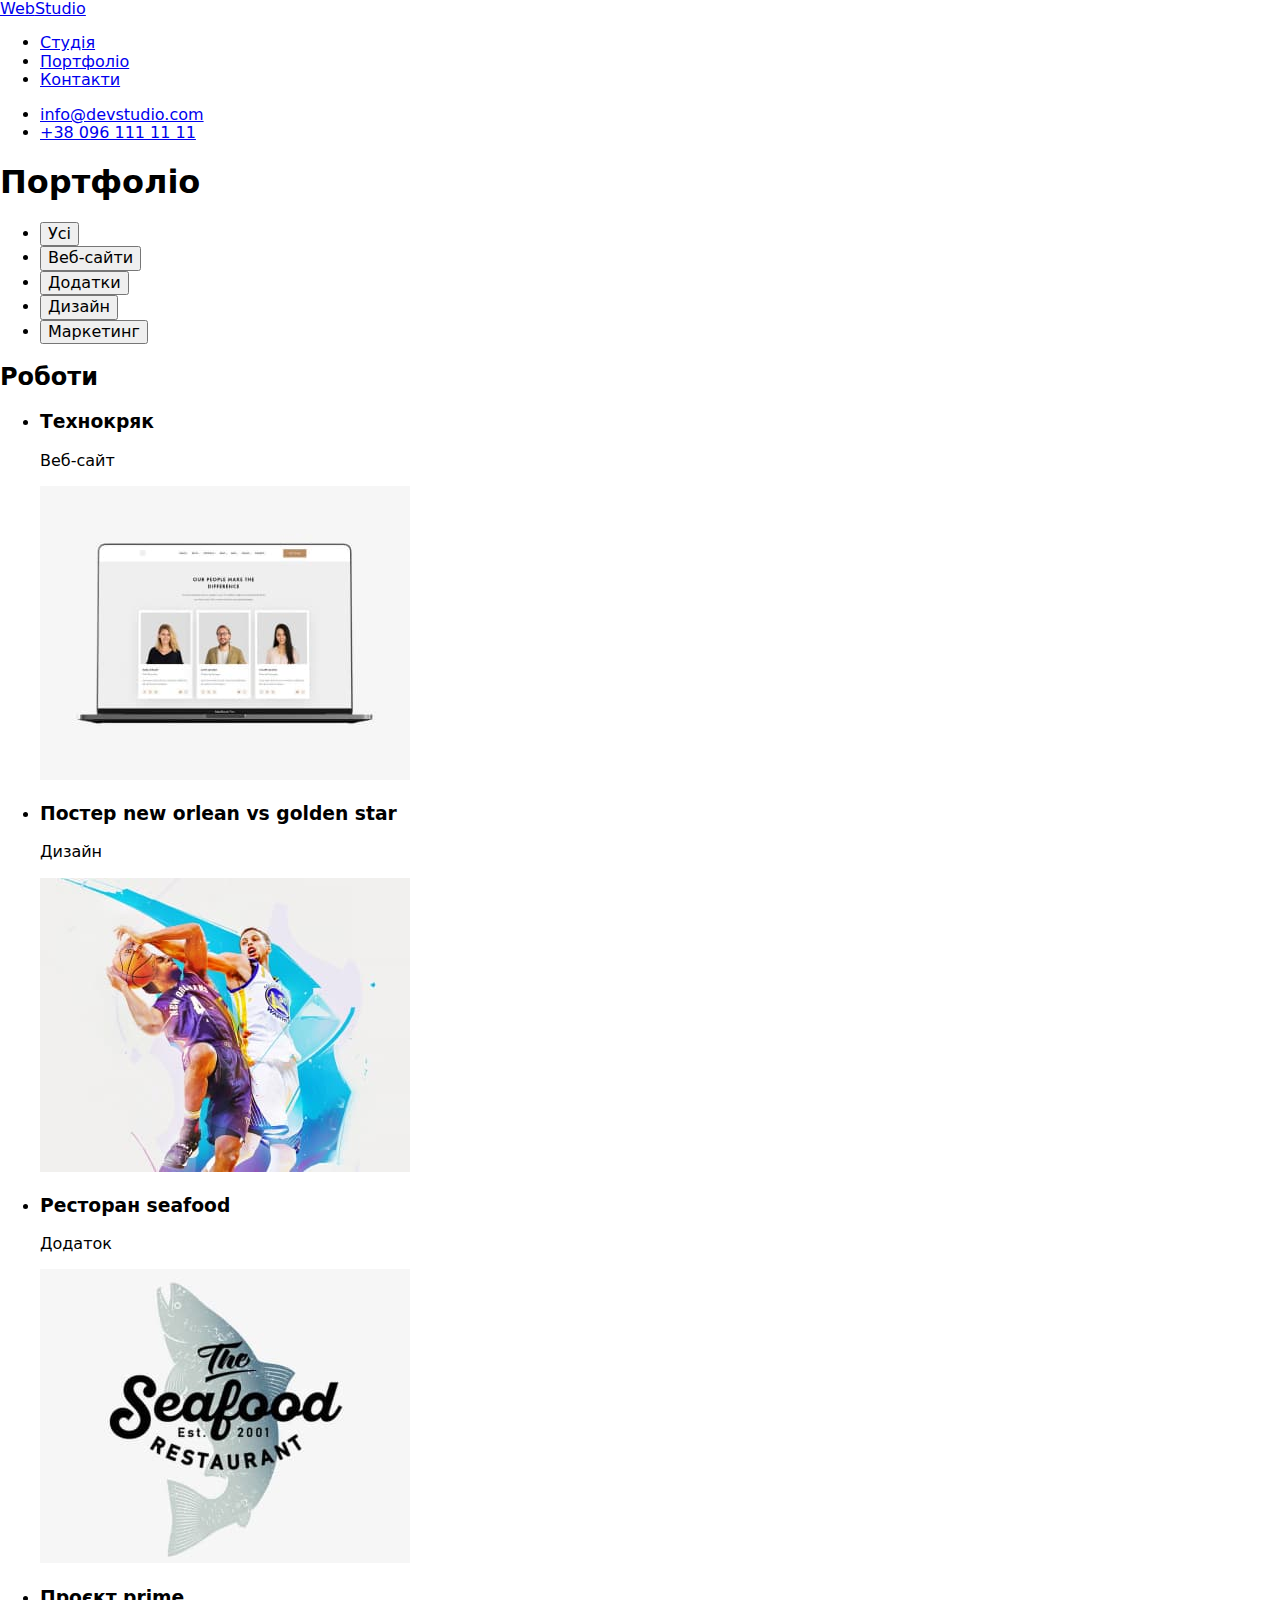
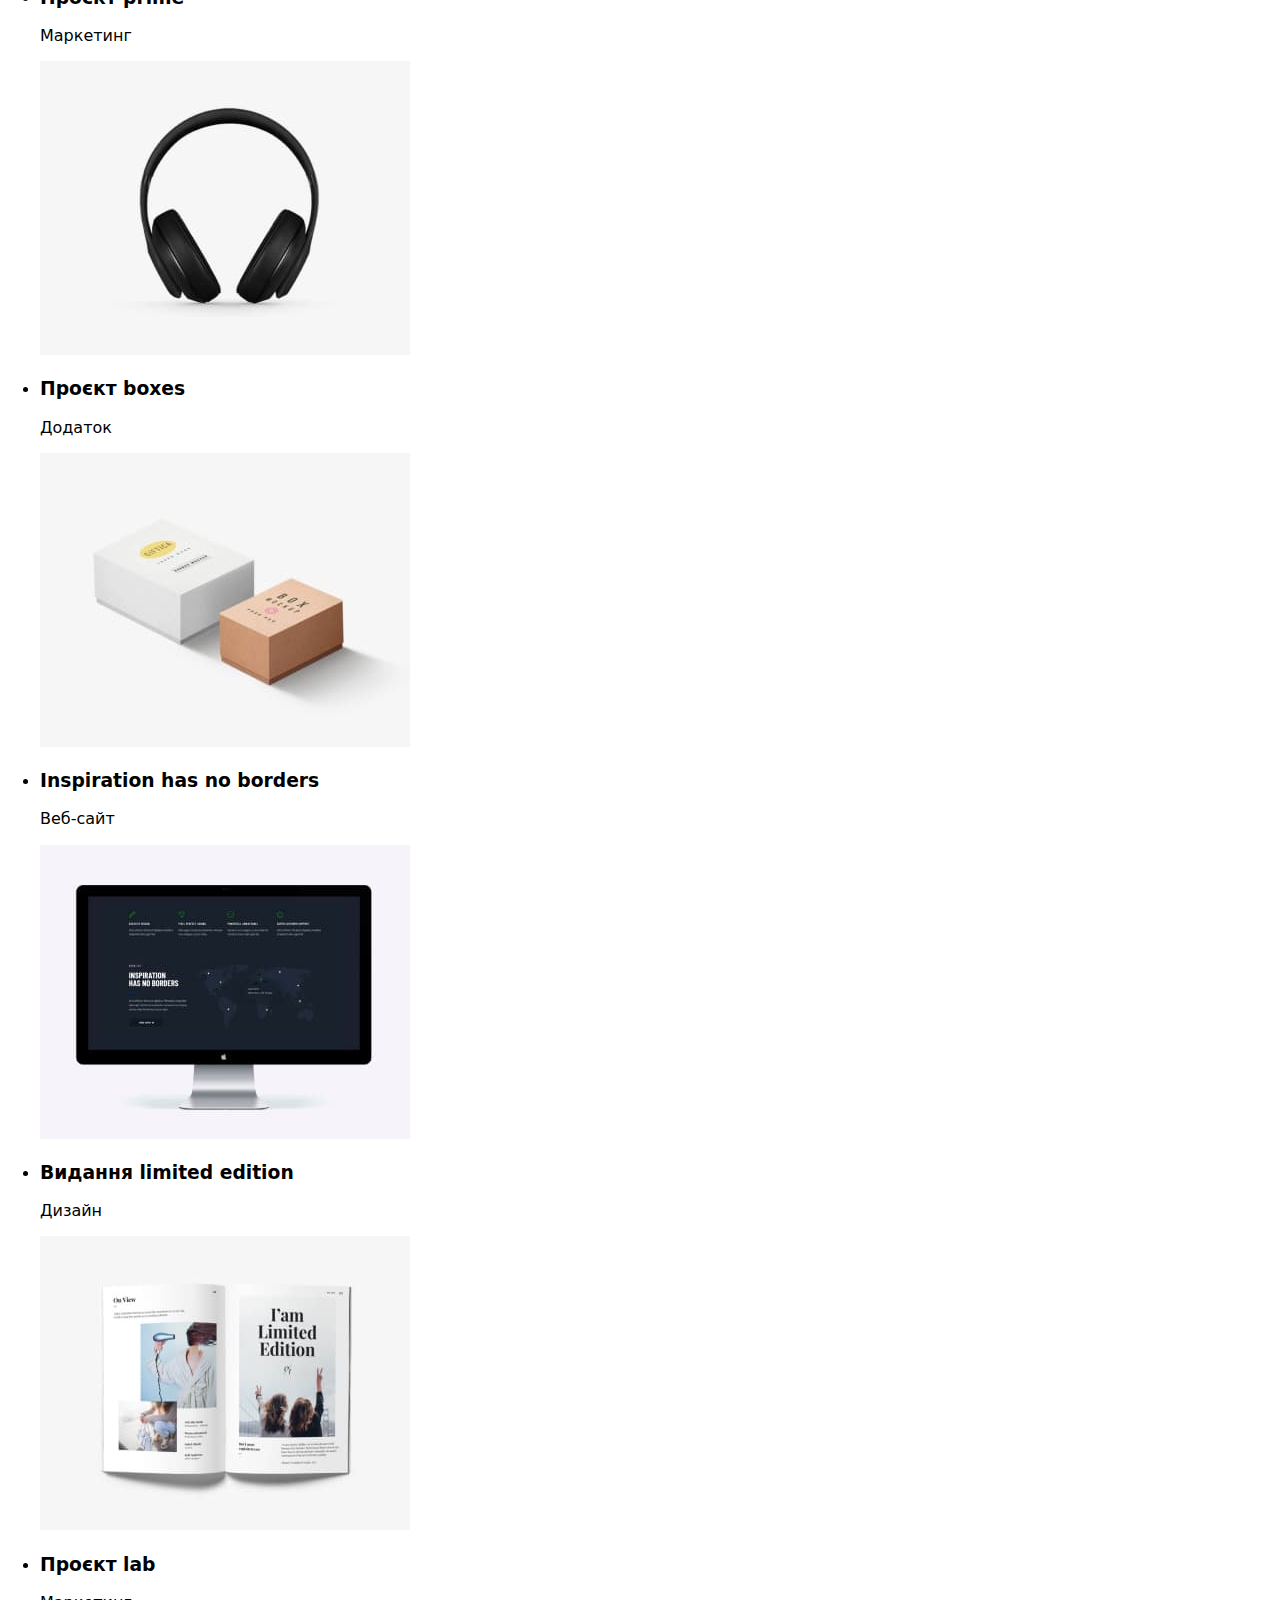
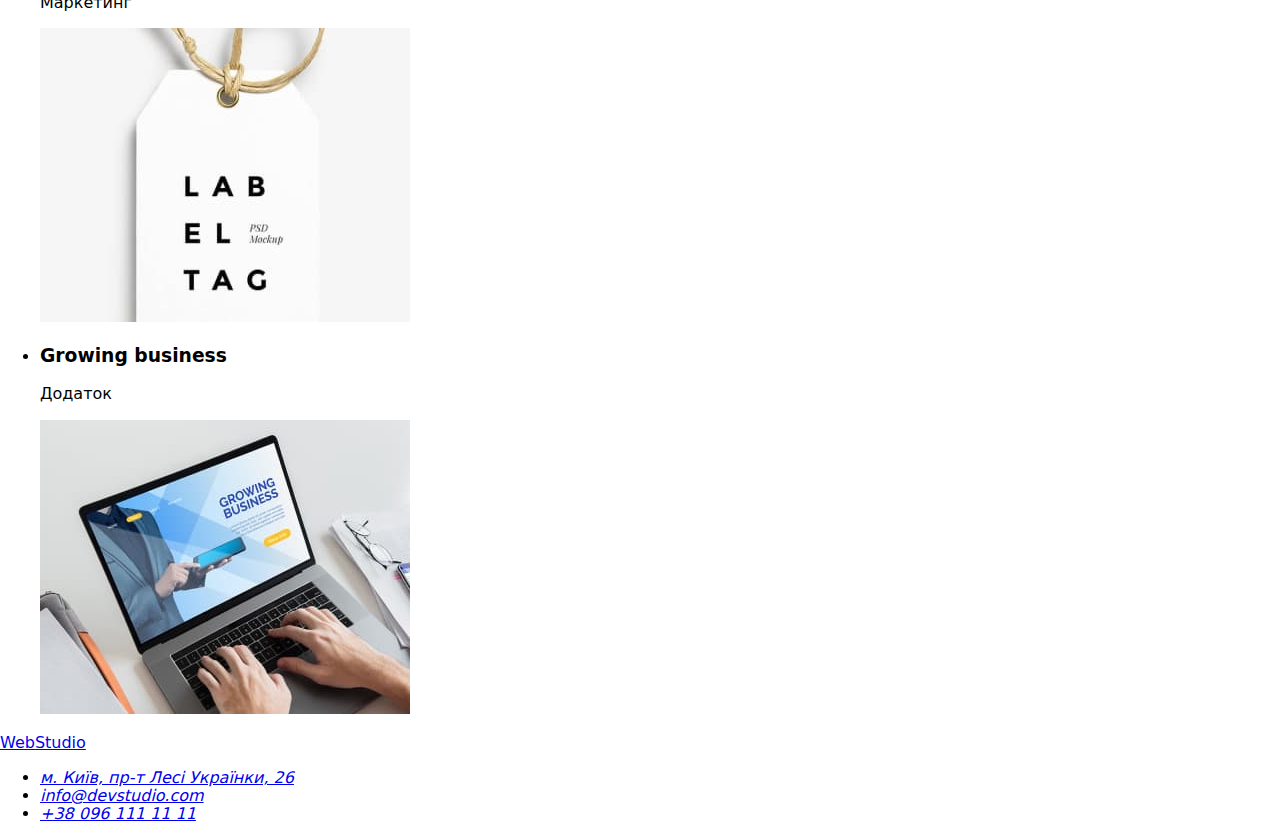
==== portfolio.html @ d516a8c3 "css" ====
<!DOCTYPE html>
<html lang="uk">
  <head>
    <meta charset="UTF-8" />
    <meta http-equiv="X-UA-Compatible" content="IE=edge" />
    <meta name="viewport" content="width=device-width, initial-scale=1.0" />
    <title>WebStudio</title>
    <link
      rel="stylesheet"
      href="https://cdnjs.cloudflare.com/ajax/libs/modern-normalize/1.1.0/modern-normalize.min.css"
    />
    <link rel="stylesheet" href="./css/styles.css" />
    <link rel="preconnect" href="https://fonts.googleapis.com" />
    <link rel="preconnect" href="https://fonts.gstatic.com" crossorigin />
    <link
      href="https://fonts.googleapis.com/css2?family=Raleway:wght@700&family=Roboto:wght@400;500;700;900&display=swap"
      rel="stylesheet"
    />
  </head>

  <body>
    <header>
      <div class="container main-nav">
        <nav class="main-nav">
          <a href="./index.html" class="logo"><span class="logo-text">Web</span>Studio</a>
          <ul class="site-nav list">
            <li class="nav">
              <a href="#" class="link">Студія</a>
            </li>
            <li class="nav">
              <a href="./index.html" class="link current">Портфоліо</a>
            </li>
            <li class="nav">
              <a href="#" class="link">Контакти</a>
            </li>
          </ul>
        </nav>
        <ul class="contacts list">
          <li class="contact">
            <a href="#" class="link-contacts">info@devstudio.com</a>
          </li>
          <li class="contact">
            <a href="#" class="link-contacts">+38 096 111 11 11</a>
          </li>
        </ul>
      </div>
    </header>
    <main>
      <section class="section">
        <div class="container">
          <h1 class="visually-hidden">Портфоліо</h1>
          <ul class="filter list">
            <li><button type="button" class="filter-button">Усі</button></li>
            <li><button type="button" class="filter-button">Веб-сайти</button></li>
            <li><button type="button" class="filter-button">Додатки</button></li>
            <li><button type="button" class="filter-button">Дизайн</button></li>
            <li><button type="button" class="filter-button">Маркетинг</button></li>
          </ul>
          <h2 class="visually-hidden">Роботи</h2>
          <ul class="products list">
            <li class="product-image">
              <h3 class="product-title">Технокряк</h3>
              <p class="product">Веб-сайт</p>
              <img
                src="./images/imgp1.jpg"
                alt="Ноут на екрані якого 3 анкети з фото"
                width="370"
              />
            </li>
            <li class="product-image">
              <h3 class="product-title">Постер new orlean vs golden star</h3>
              <p class="product">Дизайн</p>
              <img src="./images/imgp2.jpg" alt="Чоловіки грають в баскетбол" width="370" />
            </li>
            <li class="product-image">
              <h3 class="product-title">Ресторан seafood</h3>
              <p class="product">Додаток</p>
              <img src="./images/imgp3.jpg" alt="Картинка з рибою" width="370" />
            </li>
            <li class="product-image">
              <h3 class="product-title">Проєкт prime</h3>
              <p class="product">Маркетинг</p>
              <img src="./images/imgp4.jpg" alt="Наушники" width="370" />
            </li>
            <li class="product-image">
              <h3 class="product-title">Проєкт boxes</h3>
              <p class="product">Додаток</p>
              <img src="./images/imgp5.jpg" alt="Дві коробки різного кольору" width="370" />
            </li>
            <li class="product-image">
              <h3 class="product-title">Inspiration has no borders</h3>
              <p class="product">Веб-сайт</p>
              <img src="./images/imgp6.jpg" alt="Монітор з зображенням карти світу" width="370" />
            </li>
            <li class="product-image">
              <h3 class="product-title">Видання limited edition</h3>
              <p class="product">Дизайн</p>
              <img src="./images/imgp7.jpg" alt="Відкрита книга з картинками" width="370" />
            </li>
            <li class="product-image">
              <h3 class="product-title">Проєкт lab</h3>
              <p class="product">Маркетинг</p>
              <img src="./images/imgp8.jpg" alt="Бейжик з написом та стрічкою" width="370" />
            </li>
            <li class="product-image">
              <h3 class="product-title">Growing business</h3>
              <p class="product">Додаток</p>
              <img src="./images/imgp9.jpg" alt="Чоловік друкує на ноутбуці" width="370" />
            </li>
          </ul>
        </div>
      </section>
    </main>
    <footer class="footer">
      <div class="container">
        <a href="./idex.html " class="logo-footer"><span class="logo-text">Web</span>Studio</a>
        <address>
          <ul class="link-items list">
            <li class="link-adress">
              <a
                href="https://goo.gl/maps/CPtrU1FHBa2aNyZL9"
                target="_blank"
                rel="noopener noreferrer nofollow"
                class="link-adress"
                >м. Київ, пр-т Лесі Українки, 26</a
              >
            </li>
            <li class="link-item">
              <a href="#" class="link-item">info@devstudio.com</a>
            </li>
            <li class="link-item">
              <a href="#" class="link-item">+38 096 111 11 11</a>
            </li>
          </ul>
        </address>
      </div>
    </footer>
  </body>
</html>
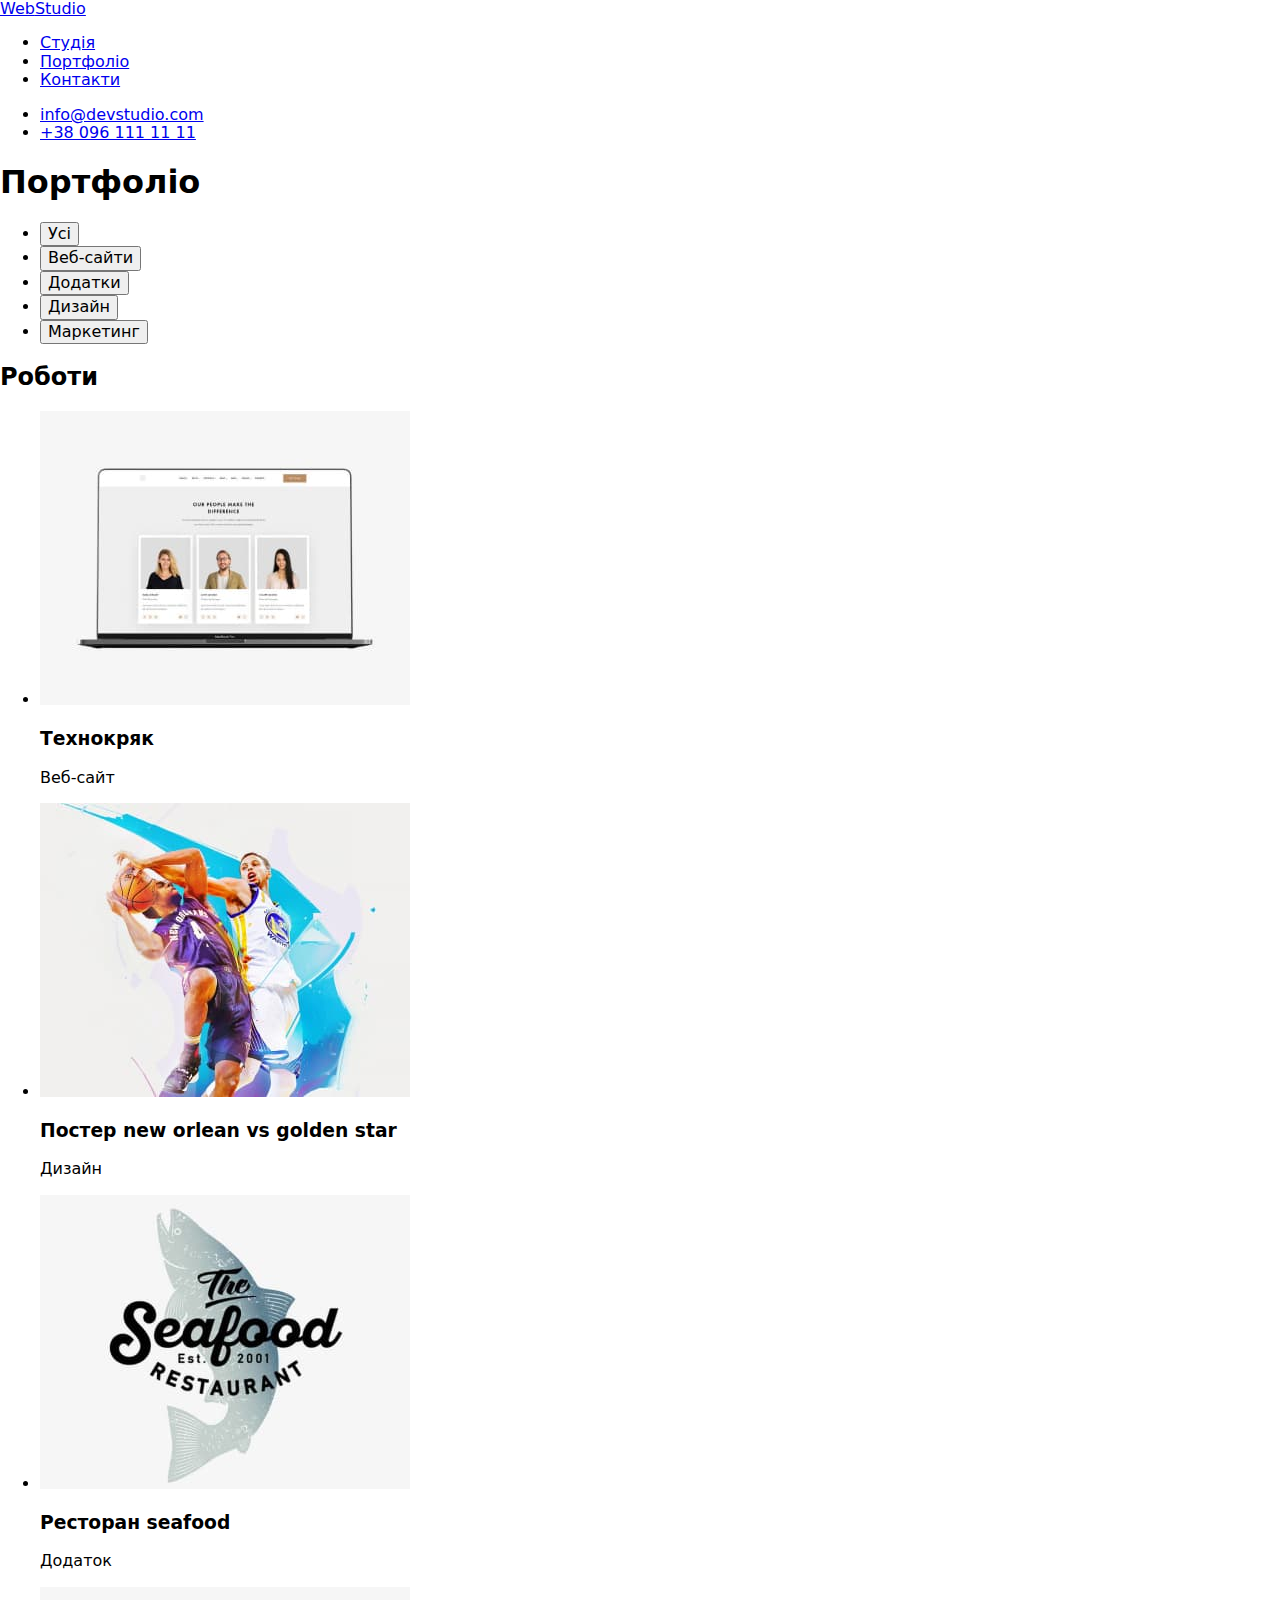
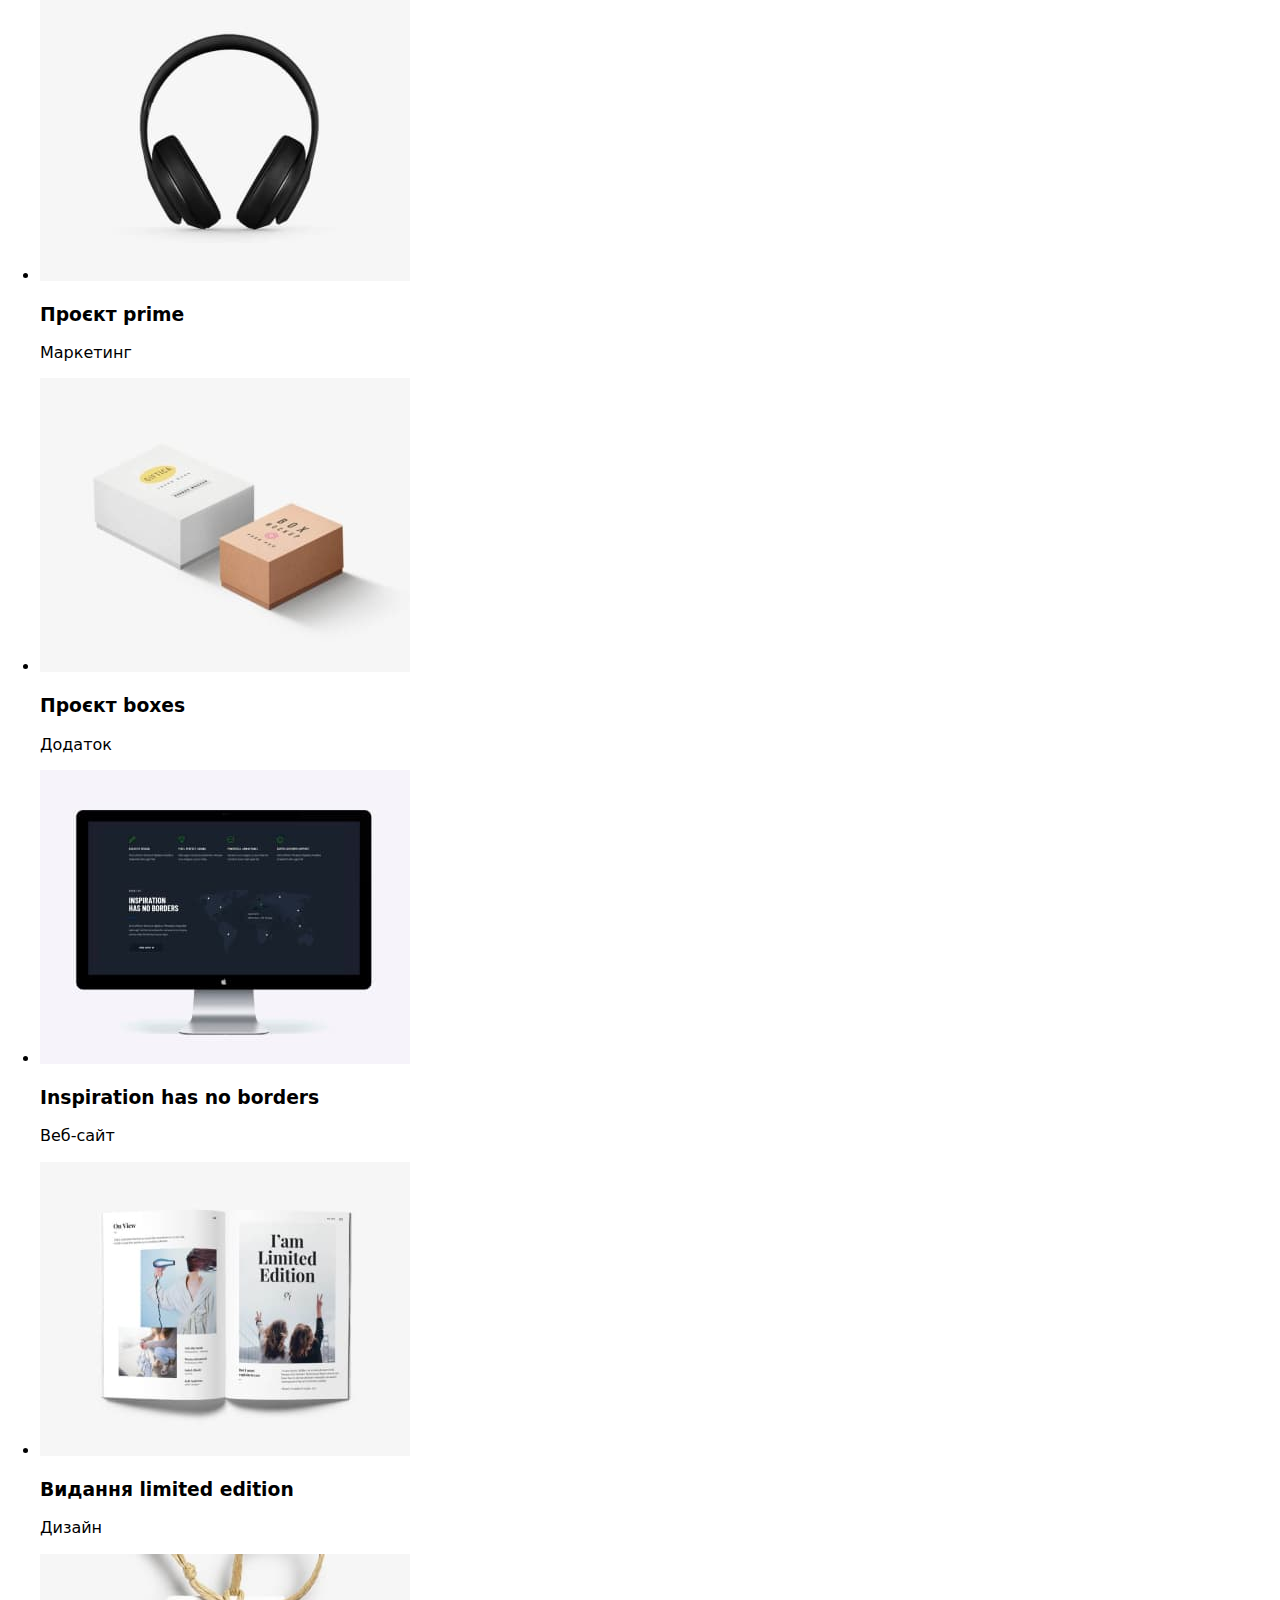
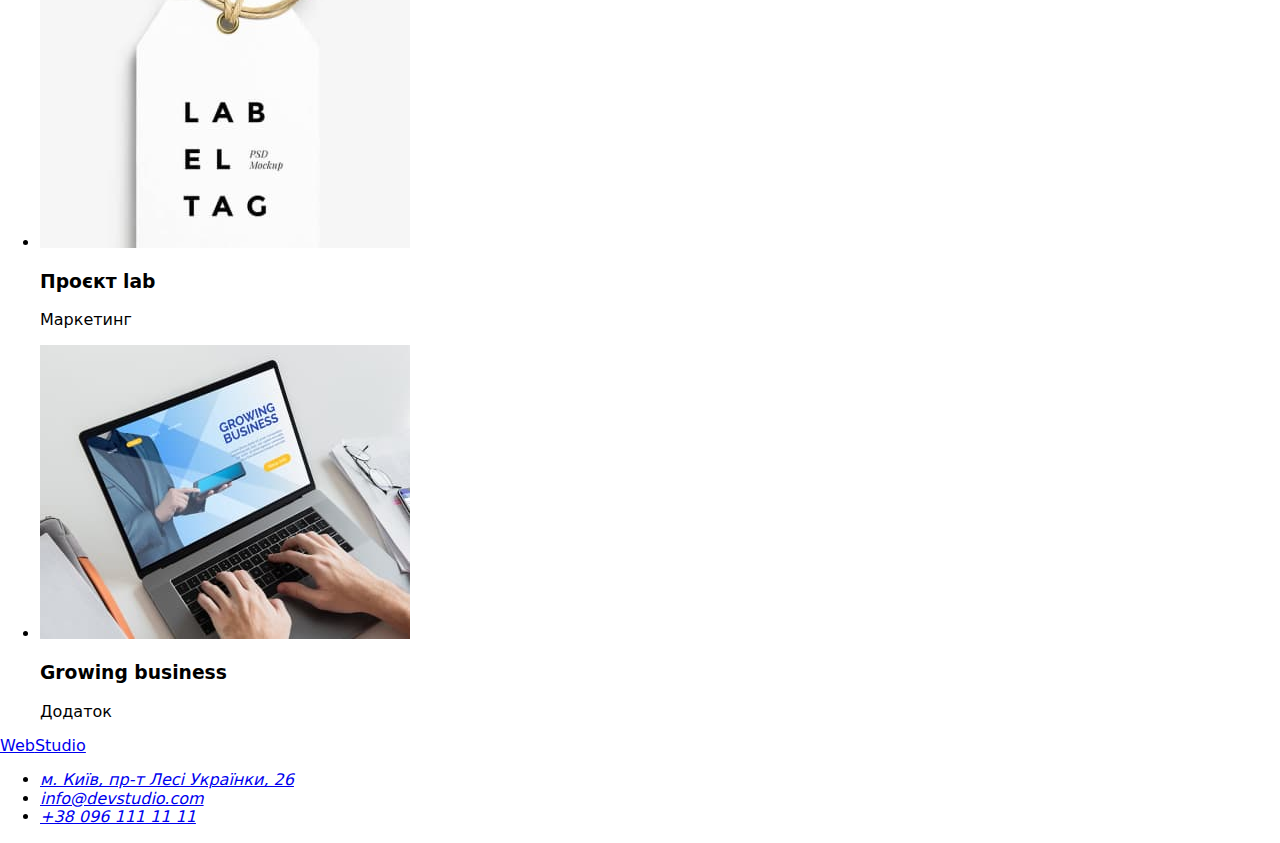
==== commit b379a8e9: "portfolio bottom" ====
--- a/portfolio.html
+++ b/portfolio.html
@@ -50,62 +50,68 @@
         <div class="container">
           <h1 class="visually-hidden">Портфоліо</h1>
           <ul class="filter list">
-            <li><button type="button" class="filter-button">Усі</button></li>
-            <li><button type="button" class="filter-button">Веб-сайти</button></li>
-            <li><button type="button" class="filter-button">Додатки</button></li>
-            <li><button type="button" class="filter-button">Дизайн</button></li>
-            <li><button type="button" class="filter-button">Маркетинг</button></li>
+            <li class="filter-item"><button type="button" class="filter-button">Усі</button></li>
+            <li class="filter-item">
+              <button type="button" class="filter-button">Веб-сайти</button>
+            </li>
+            <li class="filter-item">
+              <button type="button" class="filter-button">Додатки</button>
+            </li>
+            <li class="filter-item"><button type="button" class="filter-button">Дизайн</button></li>
+            <li class="filter-item">
+              <button type="button" class="filter-button">Маркетинг</button>
+            </li>
           </ul>
           <h2 class="visually-hidden">Роботи</h2>
           <ul class="products list">
             <li class="product-image">
-              <h3 class="product-title">Технокряк</h3>
-              <p class="product">Веб-сайт</p>
               <img
                 src="./images/imgp1.jpg"
                 alt="Ноут на екрані якого 3 анкети з фото"
                 width="370"
               />
+              <h3 class="product-title">Технокряк</h3>
+              <p class="product">Веб-сайт</p>
             </li>
             <li class="product-image">
+              <img src="./images/imgp2.jpg" alt="Чоловіки грають в баскетбол" width="370" />
               <h3 class="product-title">Постер new orlean vs golden star</h3>
               <p class="product">Дизайн</p>
-              <img src="./images/imgp2.jpg" alt="Чоловіки грають в баскетбол" width="370" />
             </li>
             <li class="product-image">
+              <img src="./images/imgp3.jpg" alt="Картинка з рибою" width="370" />
               <h3 class="product-title">Ресторан seafood</h3>
               <p class="product">Додаток</p>
-              <img src="./images/imgp3.jpg" alt="Картинка з рибою" width="370" />
             </li>
             <li class="product-image">
+              <img src="./images/imgp4.jpg" alt="Наушники" width="370" />
               <h3 class="product-title">Проєкт prime</h3>
               <p class="product">Маркетинг</p>
-              <img src="./images/imgp4.jpg" alt="Наушники" width="370" />
             </li>
             <li class="product-image">
+              <img src="./images/imgp5.jpg" alt="Дві коробки різного кольору" width="370" />
               <h3 class="product-title">Проєкт boxes</h3>
               <p class="product">Додаток</p>
-              <img src="./images/imgp5.jpg" alt="Дві коробки різного кольору" width="370" />
             </li>
             <li class="product-image">
+              <img src="./images/imgp6.jpg" alt="Монітор з зображенням карти світу" width="370" />
               <h3 class="product-title">Inspiration has no borders</h3>
               <p class="product">Веб-сайт</p>
-              <img src="./images/imgp6.jpg" alt="Монітор з зображенням карти світу" width="370" />
             </li>
             <li class="product-image">
+              <img src="./images/imgp7.jpg" alt="Відкрита книга з картинками" width="370" />
               <h3 class="product-title">Видання limited edition</h3>
               <p class="product">Дизайн</p>
-              <img src="./images/imgp7.jpg" alt="Відкрита книга з картинками" width="370" />
             </li>
             <li class="product-image">
+              <img src="./images/imgp8.jpg" alt="Бейжик з написом та стрічкою" width="370" />
               <h3 class="product-title">Проєкт lab</h3>
               <p class="product">Маркетинг</p>
-              <img src="./images/imgp8.jpg" alt="Бейжик з написом та стрічкою" width="370" />
             </li>
             <li class="product-image">
+              <img src="./images/imgp9.jpg" alt="Чоловік друкує на ноутбуці" width="370" />
               <h3 class="product-title">Growing business</h3>
               <p class="product">Додаток</p>
-              <img src="./images/imgp9.jpg" alt="Чоловік друкує на ноутбуці" width="370" />
             </li>
           </ul>
         </div>
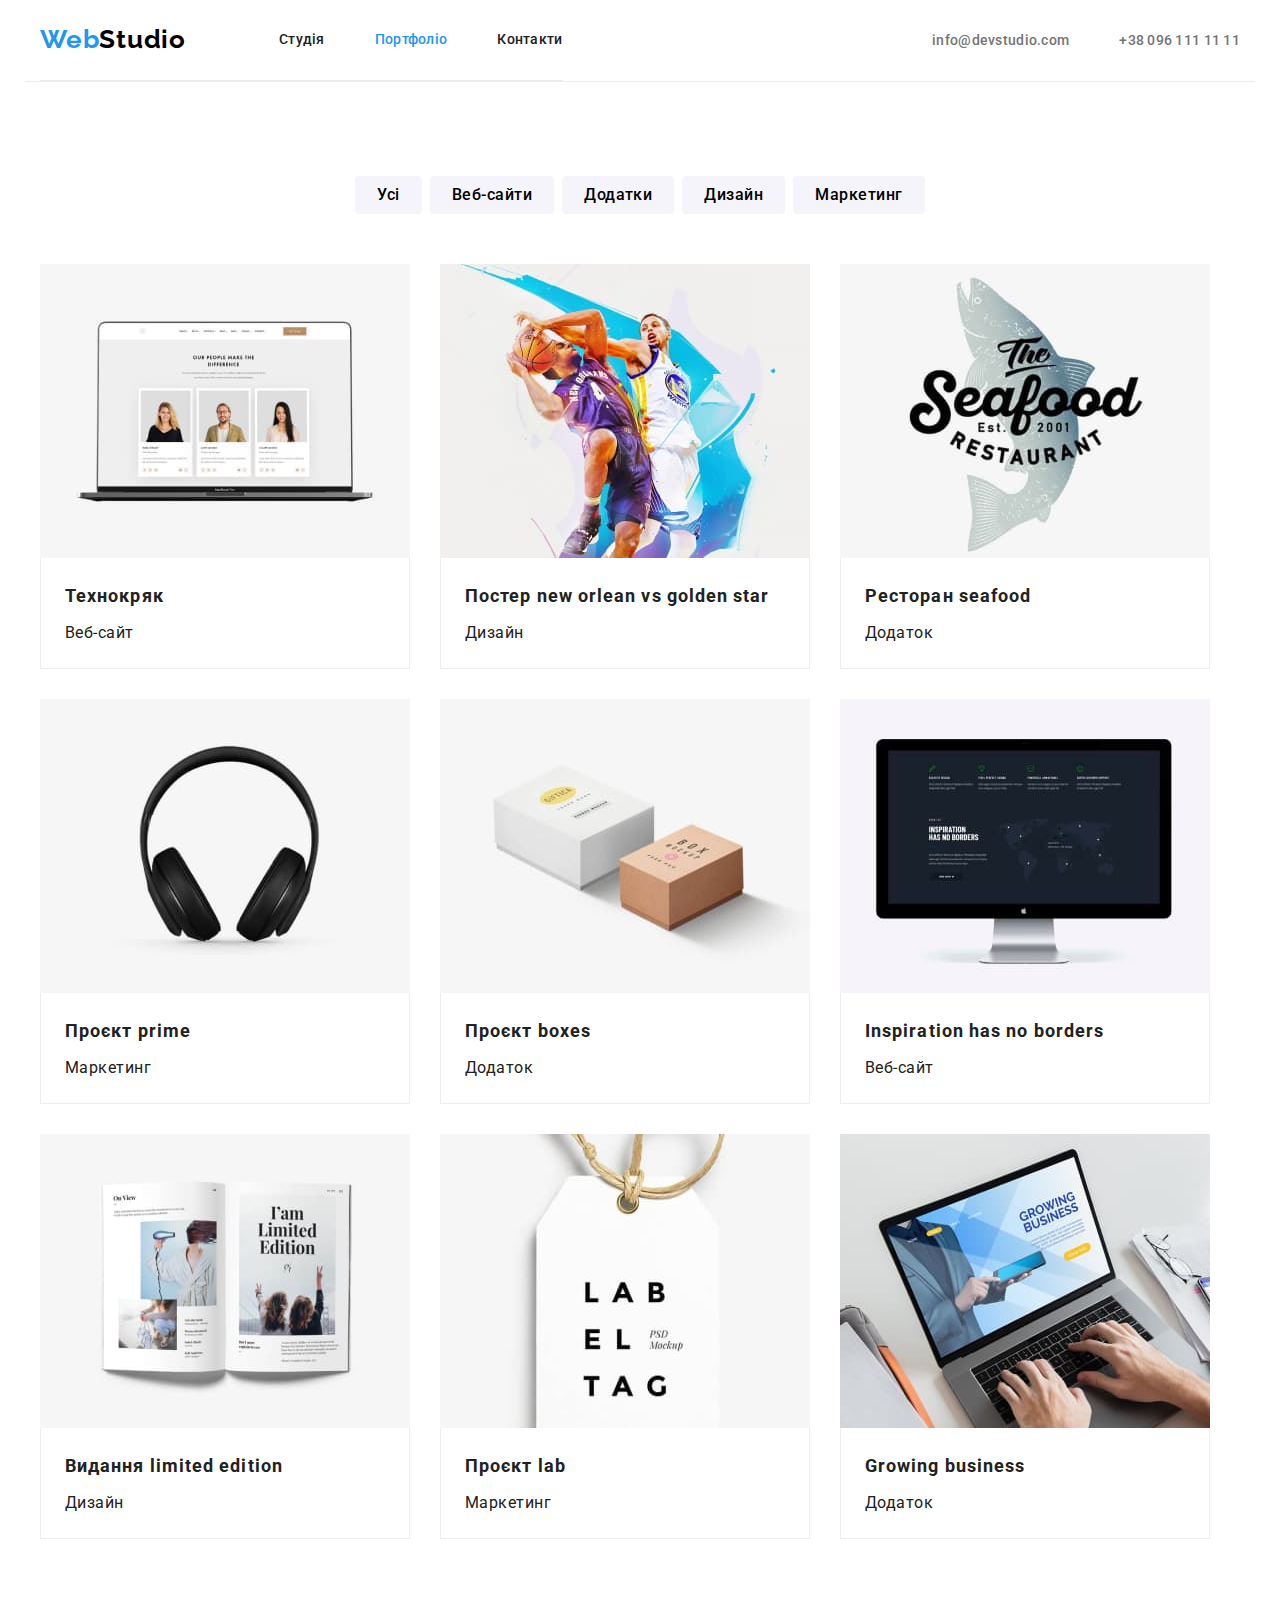
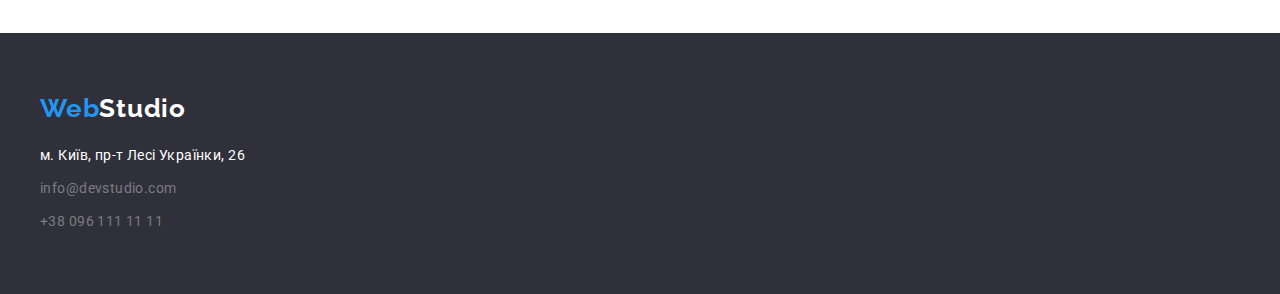
==== commit 7dad9f8c: "підключено стилі" ====
--- a/portfolio.html
+++ b/portfolio.html
@@ -9,7 +9,7 @@
       rel="stylesheet"
       href="https://cdnjs.cloudflare.com/ajax/libs/modern-normalize/1.1.0/modern-normalize.min.css"
     />
-    <link rel="stylesheet" href="./css/styles.css" />
+    <link rel="stylesheet" href="./css/Styles.css" />
     <link rel="preconnect" href="https://fonts.googleapis.com" />
     <link rel="preconnect" href="https://fonts.gstatic.com" crossorigin />
     <link
@@ -47,8 +47,8 @@
     </header>
     <main>
       <section class="section">
+        <h1 class="visually-hidden">Портфоліо</h1>
         <div class="container">
-          <h1 class="visually-hidden">Портфоліо</h1>
           <ul class="filter list">
             <li class="filter-item"><button type="button" class="filter-button">Усі</button></li>
             <li class="filter-item">
@@ -63,6 +63,7 @@
             </li>
           </ul>
           <h2 class="visually-hidden">Роботи</h2>
+
           <ul class="products list">
             <li class="product-image">
               <img
@@ -70,48 +71,66 @@
                 alt="Ноут на екрані якого 3 анкети з фото"
                 width="370"
               />
-              <h3 class="product-title">Технокряк</h3>
-              <p class="product">Веб-сайт</p>
+              <div class="box">
+                <h3 class="product-title">Технокряк</h3>
+                <p class="product">Веб-сайт</p>
+              </div>
             </li>
             <li class="product-image">
               <img src="./images/imgp2.jpg" alt="Чоловіки грають в баскетбол" width="370" />
-              <h3 class="product-title">Постер new orlean vs golden star</h3>
-              <p class="product">Дизайн</p>
+              <div class="box">
+                <h3 class="product-title">Постер new orlean vs golden star</h3>
+                <p class="product">Дизайн</p>
+              </div>
             </li>
             <li class="product-image">
               <img src="./images/imgp3.jpg" alt="Картинка з рибою" width="370" />
-              <h3 class="product-title">Ресторан seafood</h3>
-              <p class="product">Додаток</p>
+              <div class="box">
+                <h3 class="product-title">Ресторан seafood</h3>
+                <p class="product">Додаток</p>
+              </div>
             </li>
             <li class="product-image">
               <img src="./images/imgp4.jpg" alt="Наушники" width="370" />
-              <h3 class="product-title">Проєкт prime</h3>
-              <p class="product">Маркетинг</p>
+              <div class="box">
+                <h3 class="product-title">Проєкт prime</h3>
+                <p class="product">Маркетинг</p>
+              </div>
             </li>
             <li class="product-image">
               <img src="./images/imgp5.jpg" alt="Дві коробки різного кольору" width="370" />
-              <h3 class="product-title">Проєкт boxes</h3>
-              <p class="product">Додаток</p>
+              <div class="box">
+                <h3 class="product-title">Проєкт boxes</h3>
+                <p class="product">Додаток</p>
+              </div>
             </li>
             <li class="product-image">
               <img src="./images/imgp6.jpg" alt="Монітор з зображенням карти світу" width="370" />
-              <h3 class="product-title">Inspiration has no borders</h3>
-              <p class="product">Веб-сайт</p>
+              <div class="box">
+                <h3 class="product-title">Inspiration has no borders</h3>
+                <p class="product">Веб-сайт</p>
+              </div>
             </li>
             <li class="product-image">
               <img src="./images/imgp7.jpg" alt="Відкрита книга з картинками" width="370" />
-              <h3 class="product-title">Видання limited edition</h3>
-              <p class="product">Дизайн</p>
+              <div class="box">
+                <h3 class="product-title">Видання limited edition</h3>
+                <p class="product">Дизайн</p>
+              </div>
             </li>
             <li class="product-image">
               <img src="./images/imgp8.jpg" alt="Бейжик з написом та стрічкою" width="370" />
-              <h3 class="product-title">Проєкт lab</h3>
-              <p class="product">Маркетинг</p>
+              <div class="box">
+                <h3 class="product-title">Проєкт lab</h3>
+                <p class="product">Маркетинг</p>
+              </div>
             </li>
             <li class="product-image">
               <img src="./images/imgp9.jpg" alt="Чоловік друкує на ноутбуці" width="370" />
-              <h3 class="product-title">Growing business</h3>
-              <p class="product">Додаток</p>
+              <div class="box">
+                <h3 class="product-title">Growing business</h3>
+                <p class="product">Додаток</p>
+              </div>
             </li>
           </ul>
         </div>
@@ -119,7 +138,7 @@
     </main>
     <footer class="footer">
       <div class="container">
-        <a href="./idex.html " class="logo-footer"><span class="logo-text">Web</span>Studio</a>
+        <a href="./index.html" class="logo-footer"><span class="logo-web">Web</span>Studio</a>
         <address>
           <ul class="link-items list">
             <li class="link-adress">
@@ -131,10 +150,10 @@
                 >м. Київ, пр-т Лесі Українки, 26</a
               >
             </li>
-            <li class="link-item">
+            <li class="link-name">
               <a href="#" class="link-item">info@devstudio.com</a>
             </li>
-            <li class="link-item">
+            <li class="link-name">
               <a href="#" class="link-item">+38 096 111 11 11</a>
             </li>
           </ul>
--- a/css/Styles.css
+++ b/css/Styles.css
@@ -0,0 +1,425 @@
+body {
+   background-color: var(--primary-white-color);
+   color: var(--primary-text-color);
+   font-family: "Roboto", "Raleway", "Oleo Script", sans-serif; 
+}
+
+h1,
+h2,
+h3,
+h4,
+h5,
+h6,
+p,
+ul {
+    padding: 0;
+    margin: 0;
+}
+
+img {
+    display: block;
+    max-width: 100%;
+    height: auto;
+}
+
+.list{
+   list-style: none;  
+}
+
+/* колір основного тексту #212121 */
+
+/* вторичний колір тексту #757575 */
+
+/* колір тексту логотипу #FFFFFF */
+
+/* чорний логотип хедер #000000 */
+
+/* колір тексту #FFFFFF 60%  */
+
+/* акцент #2196F3 */
+
+/* вторичний колір фона  #F5F4FA */
+
+/* колір фону героя та футера #2F303A */
+
+/* колір фона хедера #ECECEC */
+
+:root {
+    --primary-text-color: #212121;
+    --secondary-text-color: #000;
+    --title-text-color: #757575;
+    --footer-text-color:#FFFFFF60;
+    --accent-color: #2196F3;
+    --primary-white-color: #FFF;
+    --secondary-fon-color: #F5F4FA;
+    --section-fon-color: #2F303A;
+    --button-hover-color: #2196F350;
+    }
+
+.container {
+    width: 1230px;
+    padding-left: 15px;
+    padding-right: 15px;
+    margin-left: auto;
+    margin-right: auto;
+}
+
+.section {
+    padding: 94px 0;
+}
+
+.main-nav {
+    display: flex;
+    align-items: center;
+    justify-content: center;
+    border-bottom: 1px solid #ECECEC;
+    }
+.logo {
+    color: var(--secondary-text-color);
+    font-family: 'Raleway';
+    font-weight: 700;
+    font-size: 26px;
+    line-height: 1.19;
+    text-decoration: none;
+    letter-spacing: 0.03em;
+    padding: 24px 0px 25px 0px;
+}
+
+.logo-text {
+    display: inline-block;
+    color: var(--accent-color);
+       }
+
+          
+/* site-nav */
+.link {
+    display: block;
+    padding-top: 32px;
+    padding-bottom: 32px;
+    
+    color:var(--primary-text-color);
+    font-weight: 500;
+    font-size: 14px;
+    line-height: 1.14;
+    text-decoration: none;
+    letter-spacing: 0.02em;
+}
+
+.site-nav .link:hover ,
+.site-nav .link:focus {
+    color: var(--accent-color);
+}
+.site-nav {
+    display: flex;
+    margin-left: 93px;
+}
+.site-nav .nav:not(:last-child) {
+    margin-right: 50px;
+}
+
+.site-nav .link.current {
+    color: var(--accent-color);
+
+}
+
+.contacts {
+    display: flex;
+    margin-left: auto;
+}
+
+.contacts .contact:not(:last-child) {
+    margin-right: 50px;
+}
+
+.link-contacts {
+    display: block;
+    padding-top: 32px;
+    padding-bottom: 32px;
+
+    color: var(--title-text-color);
+    font-weight: 500;
+    font-size: 14px;
+    line-height: 1.14;
+    text-decoration: none;
+    letter-spacing: 0.02em;
+}
+.contacts .link-contacts:hover,
+.contacts .link-contacts:focus {
+     color: var(--accent-color);  
+}
+
+
+/* hero */
+.hero {
+    background-color: var(--section-fon-color);
+    text-align: center;
+        }
+.hero-title{
+    margin-bottom: 30px;
+
+    color: var(--primary-white-color);
+    font-weight: 900;
+    font-size: 44px;
+    line-height: 1.36;
+    letter-spacing: 0.06em;
+    text-transform: uppercase;
+
+}
+.button  {
+    padding: 10px 32px; 
+    border-radius: 4px;
+    
+    color: var(--primary-white-color);
+    background-color: var(--accent-color);
+    font-family: inherit;
+    font-weight: 700;
+    font-size: 16px;
+    line-height: 1.875;
+    letter-spacing: 0.06em;
+    cursor: pointer;
+  
+  }
+
+.button:hover,      
+.button:focus {
+    background-color: var(--button-hover-color);
+}
+
+
+/* section */
+.visually-hidden {
+      position: absolute;
+      white-space: nowrap;
+      width: 1px;
+      height: 1px;
+      overflow: hidden;
+      border: 0;
+      padding: 0;
+      clip: rect(0 0 0 0);
+      clip-path: inset(50%);
+      margin: -1px;
+  }
+/* features */
+.features-title {
+    margin-bottom: 10px;
+    font-family: 'Roboto';
+    font-weight: 700;
+    font-size: 14px;
+    line-height: 1.14;
+    letter-spacing: 0.03em;
+    text-transform: uppercase;
+    }
+
+.section-features {
+    display: flex;
+    }
+
+.section-features .features:not(:last-child) {
+    margin-right: 30px;
+}
+
+.text {
+    color: var(--title-text-color);
+    font-size: 14px;
+    line-height: 1.7;
+    letter-spacing: 0.03em;
+}
+
+
+/* work */
+.section-work {
+    font-weight: 700;
+    font-size: 36px;
+    line-height: 1.166;
+    text-align: center;
+    margin-bottom: 50px;    
+}
+
+.work {
+    display: flex;
+}
+
+.work .work-img:not(:last-child) {
+    margin-right: 30px;
+}
+
+/* team */
+.section-team {
+    background-color: var(--secondary-fon-color);
+    letter-spacing: 0.03em;
+    text-align: center;
+    
+ }
+
+.team {
+    font-weight: 700;
+    font-size: 36px;
+    line-height: 1.166;
+    letter-spacing: 0.03em;
+    margin-bottom: 50px;
+    
+}
+
+.items-team {
+    display: flex;
+    border: 1px;
+}
+
+.items-team  .team-image + .team-image {
+    margin-left: 30px;
+}
+
+.card {
+    padding: 30px;
+        }
+
+.title {
+    margin-bottom: 10px;
+
+    font-weight: 500;
+    font-size: 16px;
+    line-height: 1.187;
+    letter-spacing: 0.03em;
+}
+
+.subtitle {
+    color: var(--title-text-color);
+    font-size: 16px;
+    line-height: 1.187;
+    letter-spacing: 0.03em;
+    }
+
+.team-image {
+    background-color: var(--primary-white-color);
+    box-shadow: 0px 1px 3px rgba(0, 0, 0, 0.12), 0px 1px 1px rgba(0, 0, 0, 0.14), 0px 2px 1px rgba(0, 0, 0, 0.2);
+    border-radius: 0px 0px 4px 4px;
+    
+    }
+
+/* footer */
+.footer {
+   background-color: var(--section-fon-color);
+   margin: 0;
+   padding: 60px 0px;
+}
+
+.logo-footer {
+    color: var(--primary-white-color);
+    font-family: 'Raleway';
+    font-weight: 700;
+    font-size: 26px;
+    line-height: 1.192;
+    text-decoration: none;
+    letter-spacing: 0.03em;
+       }
+
+.logo-web {
+    margin-bottom: 20px;
+    color: var(--accent-color);
+    display: inline-block;
+}
+
+.link-adress {
+   color: var(--primary-white-color);
+   font-style: normal;
+   font-size: 14px;
+   line-height: 1.714;
+   text-decoration: none;
+   letter-spacing: 0.03em;
+   margin-bottom: 9px;
+}
+
+.link-items .link-name:not(:last-child) {
+    margin-bottom: 9px;
+}
+
+.link-items .link-adress:hover,
+.link-items .link-adress:focus {
+    color: var(--accent-color);
+}  
+
+.link-item {
+  color: var(--footer-text-color);
+  font-style: normal;
+  font-size: 14px;
+  line-height: 1.714;
+  text-decoration: none;
+  letter-spacing: 0.03em;
+  margin-bottom: 9px;
+    }
+
+.link-items .link-item:hover,
+.link-items .link-item:focus {
+    color: var(--accent-color);}
+    
+/* portfolio */
+.filter {
+    display: flex;
+    Justify-content: center;
+    margin-bottom: 50px;
+    }
+
+.filter  .filter-item:not(:last-child) {
+        margin-right: 8px;
+    }
+
+.filter-button {
+    cursor: pointer;
+    background-color: var(--secondary-fon-color);
+    font-family: inherit;
+    font-weight: 500;
+    font-size: 16px;
+    line-height: 1.625;
+    letter-spacing: 0.03em;
+    padding: 6px 22px;
+    border-radius: 4px;
+    border: 0;
+}
+
+.filter .filter-button:hover,
+.filter .filter-button:focus {
+    background-color: var(--accent-color);
+ }
+ /* products */
+ .product-title {
+    font-weight: 700;
+    font-size: 18px;
+    line-height: 2;
+    letter-spacing: 0.06em;
+    margin-bottom: 4px;
+ }
+ 
+.product {
+    font-size: 16px;
+    line-height: 1.875;
+    letter-spacing: 0.03em;
+}
+
+.products {
+    display: flex;
+    flex-wrap: wrap;
+}   
+
+.product-image {
+    margin-right: 30px;
+    margin-bottom: 30px;
+    
+}
+
+.product-image:nth-child(3n) {
+    margin-right: 0;
+}
+
+.product-image:nth-last-child(-n+3) {
+    margin-bottom: 0;
+    
+}
+
+.box {
+padding: 20px 24px;
+border: 1px solid #EEE;
+border-top: 0;
+
+
+}
+ 
